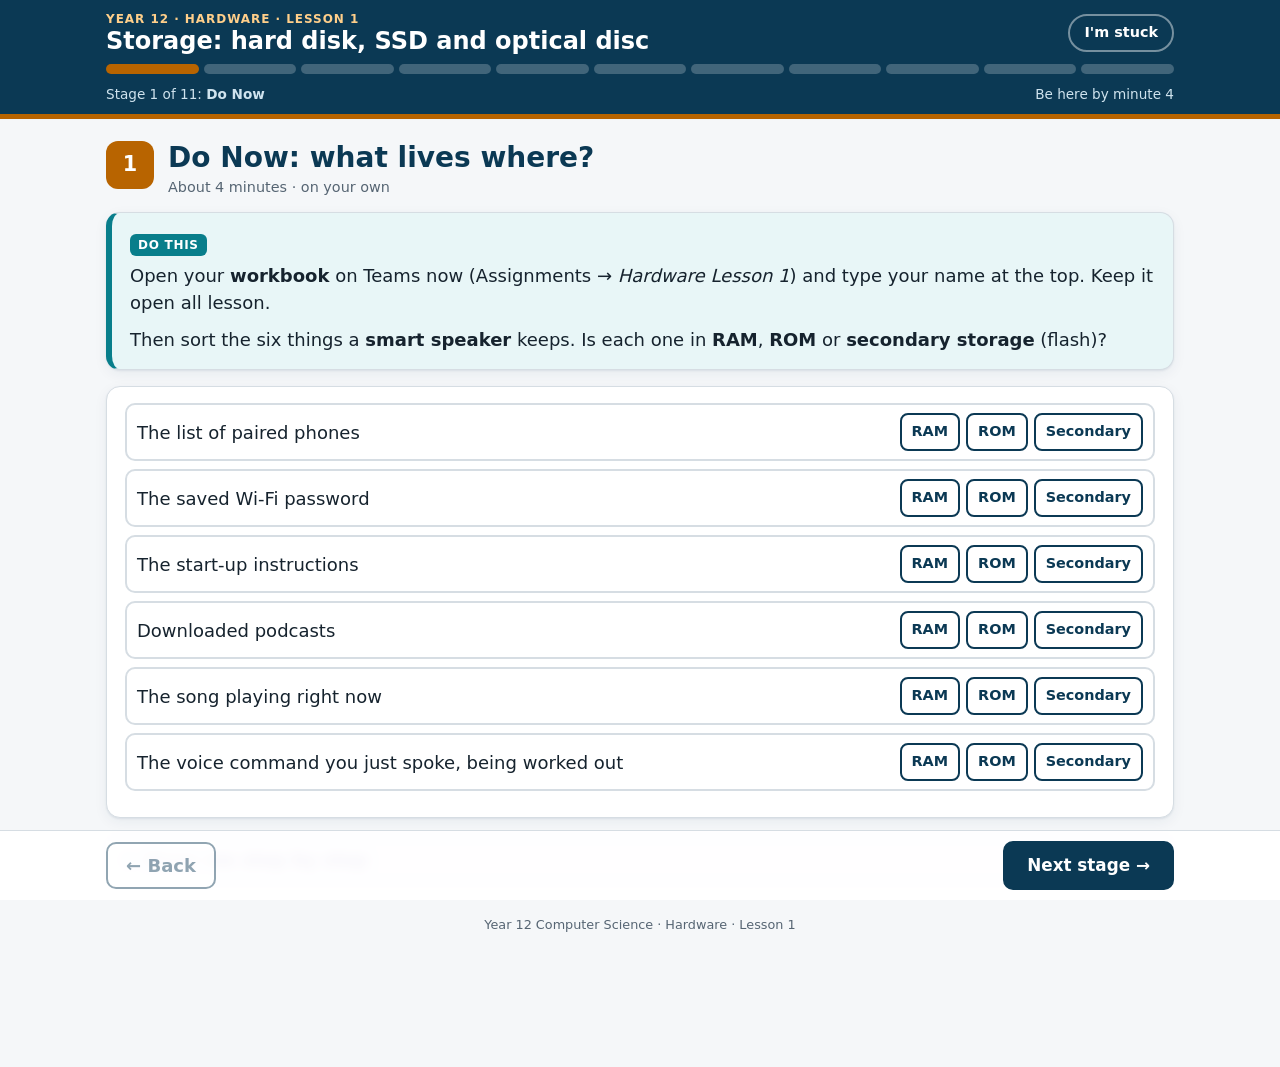
==== h1.html @ 3945bee4 "Year 12 hardware cover lessons: site, animations, class screen Co-Authored-By: Claude Opus 5.5 <nore" ====
<!doctype html>
<html lang="en-GB">
<head>
<meta charset="utf-8">
<meta name="viewport" content="width=device-width, initial-scale=1">
<title>Storage: Hard Disk, SSD, Optical</title>
<meta name="description" content="Year 12 Computer Science, Hardware lesson 1: the IGCSE fast pass, then how hard disks, SSDs and optical discs work.">
<link rel="stylesheet" href="assets/site.css">
</head>
<body>
<header class="top">
  <div class="top-in">
    <div class="grow"><div class="eyebrow">Year 12 · Hardware · Lesson 1</div><h1>Storage: hard disk, SSD and optical disc</h1></div>
    <button class="stuckbtn" title="Tell your teacher this part was hard">I'm stuck</button>
  </div>
  <nav class="steps" aria-label="Lesson stages"></nav>
  <div class="where" aria-live="polite"></div>
</header>

<main>

<!-- 1 ============================================================ -->
<section class="stage" data-title="Do Now" data-by="4">
  <div class="stage-head"><div class="stage-num">1</div><div><h2>Do Now: what lives where?</h2><div class="by">About 4 minutes · on your own</div></div></div>
  <div class="card do"><span class="tag">Do this</span>
    <p>Open your <b>workbook</b> on Teams now (Assignments → <i>Hardware Lesson 1</i>) and type your name at the top. Keep it open all lesson.</p>
    <p>Then sort the six things a <b>smart speaker</b> keeps. Is each one in <b>RAM</b>, <b>ROM</b> or <b>secondary storage</b> (flash)?</p>
  </div>
  <div class="card"><div id="donow"></div><p class="small muted" id="donowScore" style="margin-top:10px"></p></div>
  <details class="help"><summary>Show me step by step</summary><div>
    <p>Ask two questions about each item.</p>
    <ol><li><b>Is it only needed while the speaker is on, and fine to lose when the power goes?</b> Then it is in <b>RAM</b> (fast, can be changed, lost when the power goes).</li>
    <li><b>Is it the instructions the speaker needs to start up?</b> Then it is in <b>ROM</b> (can only be read, kept with no power).</li>
    <li><b>Must it still be there after the power goes off, and can it change?</b> Then it is in <b>secondary storage</b>.</li></ol>
  </div></details>
</section>

<!-- 2 ============================================================ -->
<section class="stage" data-title="Today and key words" data-by="6">
  <div class="stage-head"><div class="stage-num">2</div><div><h2>Today's plan and key words</h2><div class="by">About 2 minutes</div></div></div>
  <div class="card">
    <h3>Today you will</h3>
    <ul class="clean">
      <li>Check the hardware you learned at IGCSE in a quick 16-question fast pass, and fix anything you got wrong.</li>
      <li>Learn how a <b>hard disk</b>, an <b>SSD</b> and an <b>optical disc</b> work, in the detail that AS questions give marks for.</li>
      <li>Answer two real exam questions and mark them yourself.</li>
    </ul>
  </div>
  <div class="card">
    <h3>Success looks like this</h3>
    <ul class="clean">
      <li><b>Everyone:</b> describe a hard disk with at least 3 of the points in today's animation.</li>
      <li><b>Most:</b> write a full 5-mark hard disk answer, and describe an SSD and an optical disc.</li>
      <li><b>Some:</b> choose a hard disk or an SSD for a given system and justify it with reasons linked to that system.</li>
    </ul>
  </div>
  <div class="card">
    <h3>Key words <span class="small muted">(press 🔊 to hear each one)</span></h3>
    <div class="kw" id="kw1"></div>
  </div>
</section>

<!-- 3 ============================================================ -->
<section class="stage" data-title="Fast pass" data-by="15">
  <div class="stage-head"><div class="stage-num">3</div><div><h2>Fast pass: the IGCSE hardware you already know</h2><div class="by">About 9 minutes · on your own · no notes</div></div></div>
  <div class="card do"><span class="tag">Do this</span>
    <p>Answer all 16. If you do not know, choose <b>"I do not know yet"</b>. Guessing hides the gaps, and this is not a grade.</p>
    <p>When you have answered every question, press <b>Mark my fast pass</b> at the bottom.</p>
  </div>
  <div id="fastpass"></div>
  <div class="row" style="margin:6px 0 16px"><button class="btn primary" id="fpMark">Mark my fast pass</button><span id="fpLeft" class="muted"></span></div>
  <div id="fpResult" style="display:none">
    <div class="card"><h3>Your scores</h3><div class="score-tiles" id="fpTiles"></div></div>
    <div class="card wb"><span class="tag">Workbook · Task 1</span>
      <p>Copy your four scores into the <b>Task 1</b> table, and list the question numbers you got wrong. Your teacher uses these to plan the next lessons.</p>
      <p class="big" id="fpCopy"></p>
    </div>
  </div>
</section>

<!-- 4 ============================================================ -->
<section class="stage" data-title="Fix your fast pass" data-by="20">
  <div class="stage-head"><div class="stage-num">4</div><div><h2>Fix what you missed</h2><div class="by">About 5 minutes</div></div></div>
  <div class="card do"><span class="tag">Do this</span>
    <p>Below are the explanations for <b>only the questions you got wrong</b>. Read each one. If you got everything right, read the last card and move on.</p>
  </div>
  <div id="fixups"><div class="card muted">Do the fast pass first (stage 3), then come back here.</div></div>
  <div class="card" id="gateCard" style="display:none">
    <h3>Try the gates</h3>
    <p>Pick a gate, then tap A and B to switch them between 0 and 1.</p>
    <div class="row" id="gatePick" style="margin-bottom:10px"></div>
    <div class="gate"><div class="ins"><button class="bit" id="gA">A = 0</button><button class="bit" id="gB">B = 0</button></div><div class="row"><span>Output X =</span><span class="out" id="gX">0</span><span id="gRule" class="muted"></span></div></div>
  </div>
  <div class="card exam"><span class="tag">What AS adds</span>
    <p>At IGCSE, "data is stored in tracks and sectors" was enough. AS questions give marks for <b>each part named with its job</b>: platter, spindle, arm, read/write head, magnetic pattern, change in current. That is the rest of today.</p>
  </div>
</section>

<!-- 5 ============================================================ -->
<section class="stage" data-title="Be the marker" data-by="23">
  <div class="stage-head"><div class="stage-num">5</div><div><h2>Be the marker: is an IGCSE answer enough?</h2><div class="by">About 3 minutes</div></div></div>
  <div class="card">
    <p><b>The question:</b> Describe the principal operations of a magnetic hard disk. <b>[5 marks]</b></p>
    <p><b>A student wrote:</b></p>
    <div class="quote">"A hard disk stores data using magnetism. It spins round and data is stored in tracks and sectors. A read/write head reads the data."</div>
  </div>
  <div class="card">
    <h3>Tick every point this answer has earned</h3>
    <p class="small muted">Each point is worth 1 mark, up to 5. Be strict: the idea has to be there, not just a similar word.</p>
    <div id="marker"></div>
  </div>
</section>

<!-- 6 ============================================================ -->
<section class="stage" data-title="Hard disk" data-by="29">
  <div class="stage-head"><div class="stage-num">6</div><div><h2>Inside a magnetic hard disk</h2><div class="by">About 6 minutes · watch, then check</div></div></div>
  <div id="animHDD"></div>
  <div class="card story"><span class="tag">The story</span>
    <p>A failing hard disk often makes a repeated clicking sound. Technicians call it <b>the click of death</b>. The read/write head flies a few nanometres above a platter spinning thousands of times a minute. If the head touches the platter (a head crash), it scrapes off the magnetic coating and the data there is gone.</p>
    <p><b>Why it matters for exams:</b> hard disks have moving parts, so they can be damaged by knocks. An SSD has <b>no moving parts</b>. That is one reason laptops and phones use solid-state storage.</p>
  </div>
  <div class="card"><h3>Check: put the hard disk steps in order</h3><div id="orderHDD"></div></div>
  <details class="help"><summary>Show me step by step</summary><div>
    <p>Think of it from the outside in.</p>
    <ol><li>What is it made of? <b>Platters</b> that can be magnetised, inside a sealed box.</li><li>How does it move? On a <b>spindle</b>, spinning fast.</li><li>What reads it? A <b>head on an arm</b>, moved by electronic circuits.</li><li>How is the surface organised? <b>Tracks</b> and <b>sectors</b>; one track in one sector is a <b>block</b>.</li><li>How are the bits stored and read? As a <b>magnetic pattern</b>; reading turns a change in field into a <b>change in current</b>.</li></ol>
  </div></details>
</section>

<!-- 7 ============================================================ -->
<section class="stage" data-title="SSD" data-by="33">
  <div class="stage-head"><div class="stage-num">7</div><div><h2>Inside an SSD (flash memory)</h2><div class="by">About 4 minutes · watch, then check</div></div></div>
  <div id="animSSD"></div>
  <div class="card"><h3>Check: fill the gaps</h3><div id="gapsSSD"></div></div>
  <details class="help"><summary>Show me step by step</summary><div>
    <p>Picture the floating gate as a <b>sealed box</b>. Writing pushes electrons into the box. Because the box is sealed by insulation, the electrons cannot get out, even with the power off. Reading asks one question: <b>does current flow through the cell or not?</b> That answer is the bit.</p>
  </div></details>
  <details class="further"><summary>Go further</summary><div>
    <p><span class="label-beyond">Beyond AS</span><b>Why do SSDs wear out?</b> Each flash cell can only be erased and rewritten a limited number of times, because pushing electrons through the insulating layer slowly damages it. The SSD controller spreads writes evenly across all the cells (<b>wear levelling</b>) so no cell wears out long before the others. Find out what <b>TBW</b> means on an SSD specification.</p>
  </div></details>
</section>

<!-- 8 ============================================================ -->
<section class="stage" data-title="Optical disc" data-by="37">
  <div class="stage-head"><div class="stage-num">8</div><div><h2>Inside an optical disc reader/writer</h2><div class="by">About 4 minutes · watch, then check</div></div></div>
  <div id="animOPT"></div>
  <div class="card"><h3>Check: put the optical steps in order</h3><div id="orderOPT"></div></div>
  <details class="help"><summary>Show me step by step</summary><div>
    <p>A <b>pit</b> is a tiny dip in the surface. A <b>land</b> is the flat part between pits. A laser bounces off them differently, a bit like light from a torch bouncing off a flat mirror compared with a dented one. The sensor notices the difference, and the differences become 1s and 0s.</p>
  </div></details>
</section>

<!-- 9 ============================================================ -->
<section class="stage" data-title="Write it" data-by="41">
  <div class="stage-head"><div class="stage-num">9</div><div><h2>Write it: finish the answers</h2><div class="by">About 4 minutes · in your workbook</div></div></div>
  <div class="card wb"><span class="tag">Workbook · Tasks 2 and 3</span>
    <p><b>Task 2:</b> fill the gaps in the SSD answer. <b>Task 3:</b> fill the gaps in the optical disc answer. If you have time, add one more point of your own to each.</p>
    <p>You can work with the person next to you, but <b>both of you write</b> in your own workbook.</p>
    <p><b>Write yours first.</b> Then press the button to compare.</p>
    <button class="btn amber" data-reveal="#modelWrite">I have written mine: show the model answers</button>
  </div>
  <div class="model" id="modelWrite">
    <p><b>Solid state (flash) memory: model answer</b></p>
    <ul><li>An SSD has no moving parts.</li><li>Data is stored in flash memory using NAND or NOR technology.</li><li>Each cell has 1 or 2 transistors.</li><li>The floating gate traps (retains) electrons, so the data is kept without power.</li><li>The control gate allows or stops current passing through the cell.</li><li>To read, the controller checks whether current flows, giving a 1 or a 0.</li></ul>
    <p style="margin-top:10px"><b>Optical disc reader/writer: model answer</b></p>
    <ul><li>The disc is spun at high speed.</li><li>A laser is shone onto the disc; the optical head moves it into position.</li><li>It follows a spiral track from the centre outwards.</li><li>Writing: the laser burns pits to represent the data.</li><li>Reading: the laser reflects from pits and lands; the reflection from a pit is different from a land.</li><li>A sensor detects the reflected light and the differences are interpreted as 1s and 0s.</li></ul>
    <p class="small" style="margin-top:8px">Tick each point you had. Add any you missed in <b style="color:var(--good)">green</b>.</p>
  </div>
  <details class="help"><summary>Show me step by step</summary><div>
    <p>Go back to stages 7 and 8 and press <b>Play</b> again. Each step of the animation is one sentence of the answer, in order. The gaps in the workbook follow the same order.</p>
  </div></details>
</section>

<!-- 10 ============================================================ -->
<section class="stage" data-title="Exam questions" data-by="50">
  <div class="stage-head"><div class="stage-num">10</div><div><h2>Real exam questions</h2><div class="by">About 9 minutes · 5 minutes writing, 4 minutes marking</div></div></div>
  <div class="card warn"><p><b>Everyone starts this stage by minute 41</b>, even if earlier stages are not finished. These answers are what your teacher reads.</p></div>
  <div class="card wb"><span class="tag">Workbook · Task 4</span>
    <ol><li>Answer <b>Question A</b> (CCTV, 4 marks) and <b>Question B</b> (video server, 4 marks) in the <b>My attempt</b> boxes. No notes, no looking back.</li>
    <li>Only then go to the <b>Mark schemes</b> page at the back of your workbook.</li>
    <li>Mark yourself. Write anything you missed in the <b>My corrections</b> box (it types in green).</li>
    <li><b>Finished and marked?</b> Go straight on to <b>Question C</b> (hard disk, 4 marks) and <b>Question D</b> (optical disc, 4 marks). Write first, then mark them the same way.</li></ol>
  </div>
  <div class="card exam"><span class="tag">How these questions are marked</span>
    <p>Each question asks for <b>two reasons</b>. Each reason gets 1 mark, and a second mark for <b>linking it to the system in the question</b>.</p>
    <p>Not enough: <i>"Hard disks are cheaper."</i><br>Full marks: <i>"Magnetic storage costs less per unit of storage, <b>and the system stores large video files, so it needs a very large capacity</b>."</i></p>
  </div>
  <details class="help"><summary>Show me step by step</summary><div>
    <p>Two reasons that work for systems that record or store lots of video:</p>
    <ul class="clean"><li><b>Cost:</b> magnetic storage costs less per gigabyte … <i>so very large capacity is affordable for big video files.</i></li>
    <li><b>Lasting longer:</b> the system writes all the time (a very large number of read/write operations) … <i>and magnetic storage lasts longer under that much writing.</i></li></ul>
    <p>Sentence starter: <i>"Magnetic storage is more suitable because … This matters for this system because …"</i></p>
  </div></details>
  <details class="further"><summary>Go further</summary><div>
    <p>A school wants storage for <b>10 years of CCTV recordings</b>, and a separate drive for the <b>head's office laptop</b>. Choose a hard disk or an SSD for each, and justify each choice with two reasons applied to that system. Write it at the end of your workbook.</p>
  </div></details>
</section>

<!-- 11 ============================================================ -->
<section class="stage" data-title="Check-out" data-by="55">
  <div class="stage-head"><div class="stage-num">11</div><div><h2>Check-out</h2><div class="by">About 5 minutes · then turn in</div></div></div>
  <div class="card"><h3>One question: answer it first, then write your letter in Task 5</h3><div id="hinge1"></div></div>
  <div class="card wb"><span class="tag">Workbook · Task 5</span>
    <ol><li>Write the letter you chose <b>first</b> for the question above.</li><li>Answer the three check-out questions. No notes.</li><li>Rate your confidence for each part of today (1 = lost, 5 = I could teach it).</li><li>Copy anything below into the <b>"Please go over again"</b> box.</li></ol>
    <div class="stuckbox"><b>You pressed "I'm stuck" on:</b><div class="stuck-list" style="margin-top:6px"></div></div>
  </div>
  <div class="card do"><span class="tag">Before you leave</span>
    <p>On Teams, press <b>Turn in</b> on the Hardware Lesson 1 assignment. Show your teacher the word <b>Turned in</b>.</p>
  </div>
</section>

<p class="footer-note">Year 12 Computer Science · Hardware · Lesson 1</p>
</main>

<nav class="nav"><div class="nav-in"><button class="btn" id="back">← Back</button><button class="btn primary next" id="next">Next stage →</button></div></nav>

<script src="assets/engine.js"></script>
<script src="assets/h1.js"></script>
</body>
</html>
---- assets/site.css ----
/* Year 12 Hardware: shared styles. Palette follows the Year 12 textbook (Ocean and Sunset, Unit 3 amber). */
:root{
  --ocean:#0b3954; --ocean2:#14507a; --teal:#087e8b; --amber:#b86400; --amber-soft:#fff3e0;
  --coral:#d1495b; --slate:#3d5a80; --ink:#16232e; --muted:#566573; --paper:#f5f7f9; --card:#fff;
  --line:#d6dde3; --soft:#eaf2f5; --good:#1f8a4c; --good-soft:#e5f5ec; --bad:#c0392b; --bad-soft:#fdecea;
  --stretch:#2f5fa7; --stretch-soft:#eaf0fb; --help:#6b4fa0; --help-soft:#f2edf9;
  --r:14px; --shadow:0 1px 2px rgba(11,57,84,.08),0 4px 14px rgba(11,57,84,.06);
}
*{box-sizing:border-box}
html{-webkit-text-size-adjust:100%}
body{margin:0;background:var(--paper);color:var(--ink);font-family:"Segoe UI",Calibri,system-ui,-apple-system,Roboto,Arial,sans-serif;font-size:18px;line-height:1.5}
button,select,input,textarea{font:inherit}
button{cursor:pointer;touch-action:manipulation}
a{color:var(--teal)}
img,svg{max-width:100%}
svg text{font-family:"Segoe UI",Calibri,system-ui,Arial,sans-serif}
:focus-visible{outline:3px solid var(--amber);outline-offset:2px}

/* ---------- top bar ---------- */
.top{position:sticky;top:0;z-index:20;background:var(--ocean);color:#fff;border-bottom:5px solid var(--amber)}
.top-in{max-width:1100px;margin:auto;padding:10px 16px 8px;display:flex;align-items:center;gap:12px;flex-wrap:wrap}
.top .eyebrow{font-size:.75rem;font-weight:800;letter-spacing:.08em;text-transform:uppercase;color:#ffcf8a}
.top h1{margin:0;font-size:clamp(1.1rem,2.6vw,1.5rem);line-height:1.15}
.top .grow{flex:1 1 240px;min-width:0}
.stuckbtn{background:transparent;border:2px solid #ffffff70;color:#fff;border-radius:999px;padding:6px 14px;font-weight:700;font-size:.9rem}
.stuckbtn:hover{background:#ffffff18}
.steps{max-width:1100px;margin:auto;padding:0 16px 10px;display:flex;gap:5px}
.steps button{flex:1;min-width:0;height:10px;border:0;border-radius:6px;background:#ffffff38;padding:0}
.steps button.done{background:#7fd1c0}
.steps button.now{background:var(--amber)}
.where{max-width:1100px;margin:auto;padding:0 16px 10px;font-size:.85rem;color:#cfe3ee;display:flex;justify-content:space-between;gap:10px;flex-wrap:wrap}

/* ---------- layout ---------- */
main{max-width:1100px;margin:auto;padding:18px 16px 120px}
.stage{display:none}
.stage.on{display:block;animation:fadein .25s ease}
@keyframes fadein{from{opacity:0;transform:translateY(6px)}to{opacity:1;transform:none}}
.stage-head{display:flex;align-items:flex-start;gap:14px;margin:4px 0 14px}
.stage-num{flex:0 0 auto;width:48px;height:48px;border-radius:12px;background:var(--amber);color:#fff;display:grid;place-items:center;font-weight:800;font-size:1.3rem}
.stage-head h2{margin:0;font-size:clamp(1.3rem,3vw,1.75rem);line-height:1.2;color:var(--ocean)}
.stage-head .by{font-size:.9rem;color:var(--muted);margin-top:2px}
.card{background:var(--card);border:1px solid var(--line);border-radius:var(--r);padding:16px 18px;margin:0 0 16px;box-shadow:var(--shadow)}
.card h3{margin:0 0 8px;color:var(--ocean);font-size:1.15rem}
.card p{margin:0 0 10px}
.card p:last-child{margin-bottom:0}
.lead{font-size:1.05rem}
.muted{color:var(--muted)}
.small{font-size:.88rem}
.two{display:grid;grid-template-columns:1fr 1fr;gap:16px}
@media (max-width:760px){.two{grid-template-columns:1fr}}
ul.clean{margin:0;padding-left:1.2em}
ul.clean li{margin:3px 0}

/* do this / workbook callouts */
.do{border-left:6px solid var(--teal);background:#e8f6f7}
.wb{border-left:6px solid var(--amber);background:var(--amber-soft)}
.wb .tag,.do .tag{display:inline-block;font-size:.75rem;font-weight:800;letter-spacing:.06em;text-transform:uppercase;padding:2px 8px;border-radius:6px;margin-bottom:6px}
.wb .tag{background:var(--amber);color:#fff}
.do .tag{background:var(--teal);color:#fff}
.exam{border-left:6px solid var(--ocean);background:#eef4f8}
.exam .tag{display:inline-block;font-size:.75rem;font-weight:800;letter-spacing:.06em;text-transform:uppercase;padding:2px 8px;border-radius:6px;margin-bottom:6px;background:var(--ocean);color:#fff}
.story{border-left:6px solid var(--coral);background:#fdf0f2}
.story .tag{display:inline-block;font-size:.75rem;font-weight:800;letter-spacing:.06em;text-transform:uppercase;padding:2px 8px;border-radius:6px;margin-bottom:6px;background:var(--coral);color:#fff}
.warn{border-left:6px solid #d08a00;background:#fff7e0}

/* key words */
.kw{display:grid;grid-template-columns:repeat(auto-fill,minmax(230px,1fr));gap:10px}
.kwi{background:var(--soft);border-radius:10px;padding:10px 12px}
.kwi b{display:flex;align-items:center;gap:6px;color:var(--ocean)}
.say{border:0;background:var(--teal);color:#fff;border-radius:999px;width:30px;height:30px;font-size:.85rem;display:inline-grid;place-items:center;flex:0 0 auto}
.say:hover{background:var(--ocean)}
.kwi .root{display:block;font-size:.85rem;color:var(--muted);margin-top:3px}

/* layered help */
details.help,details.further{border-radius:12px;margin:10px 0 0;border:2px solid transparent}
details.help{background:var(--help-soft);border-color:#ddd0f0}
details.further{background:var(--stretch-soft);border-color:#cfdcf3}
details.help>summary,details.further>summary{cursor:pointer;padding:10px 14px;font-weight:700;list-style:none}
details.help>summary::-webkit-details-marker,details.further>summary::-webkit-details-marker{display:none}
details.help>summary{color:var(--help)}
details.further>summary{color:var(--stretch)}
details.help>summary::before{content:"+ ";font-weight:800}
details.further>summary::before{content:"+ ";font-weight:800}
details[open].help>summary::before,details[open].further>summary::before{content:"− "}
details.help>div,details.further>div{padding:0 14px 12px}
.label-beyond{display:inline-block;font-size:.72rem;font-weight:800;letter-spacing:.05em;text-transform:uppercase;background:var(--stretch);color:#fff;border-radius:6px;padding:1px 7px;margin-right:6px}

/* buttons */
.btn{border:2px solid var(--ocean);background:#fff;color:var(--ocean);border-radius:10px;padding:8px 16px;font-weight:700;min-height:44px}
.btn:hover{background:var(--soft)}
.btn.primary{background:var(--ocean);color:#fff}
.btn.primary:hover{background:var(--ocean2)}
.btn.amber{background:var(--amber);border-color:var(--amber);color:#fff}
.btn:disabled{opacity:.45;cursor:not-allowed}
.row{display:flex;gap:10px;flex-wrap:wrap;align-items:center}

/* bottom nav */
.nav{position:fixed;left:0;right:0;bottom:0;z-index:20;background:#ffffffee;backdrop-filter:blur(6px);border-top:1px solid var(--line)}
.nav-in{max-width:1100px;margin:auto;padding:10px 16px;display:flex;gap:10px;align-items:center}
.nav .btn{min-width:110px}
.nav .next{margin-left:auto;font-size:1.05rem;padding:10px 22px}
.nav .count{font-size:.9rem;color:var(--muted)}

/* ---------- checks ---------- */
.q{margin:0 0 14px}
.q .stem{font-weight:600;margin-bottom:8px}
.opts{display:grid;gap:8px}
.opt{text-align:left;border:2px solid var(--line);background:#fff;border-radius:10px;padding:9px 12px;color:var(--ink);display:flex;gap:10px;align-items:flex-start}
.opt .k{flex:0 0 auto;font-weight:800;color:var(--ocean);width:1.4em}
.opt:hover{border-color:var(--teal)}
.opt.sel{border-color:var(--ocean);background:var(--soft)}
.opt.right{border-color:var(--good);background:var(--good-soft)}
.opt.wrong{border-color:var(--bad);background:var(--bad-soft)}
.fb{margin-top:8px;padding:9px 12px;border-radius:10px;font-size:.97rem;display:none}
.fb.show{display:block}
.fb.good{background:var(--good-soft);border:1px solid #b9e2c9}
.fb.bad{background:var(--bad-soft);border:1px solid #f3c4bf}
.fb.info{background:var(--soft);border:1px solid var(--line)}

/* sort rows: item + buttons */
.sort{display:grid;gap:8px}
.sort .it{display:grid;grid-template-columns:1fr auto;gap:10px;align-items:center;border:2px solid var(--line);border-radius:10px;padding:8px 10px;background:#fff}
.sort .it.right{border-color:var(--good);background:var(--good-soft)}
.sort .it.wrong{border-color:var(--bad);background:var(--bad-soft)}
.sort .bins{display:flex;gap:6px;flex-wrap:wrap;justify-content:flex-end}
.sort .bins button{border:2px solid var(--ocean);background:#fff;color:var(--ocean);border-radius:8px;padding:5px 10px;font-weight:700;font-size:.9rem;min-height:38px}
.sort .bins button.chosen{background:var(--ocean);color:#fff}
.sort .why{grid-column:1/-1;font-size:.92rem;display:none}
.sort .it.right .why,.sort .it.wrong .why{display:block}
@media (max-width:600px){.sort .it{grid-template-columns:1fr}.sort .bins{justify-content:flex-start}}

/* tap to order */
.order .pool,.order .done{display:grid;gap:8px}
.order .pool button{text-align:left;border:2px dashed var(--teal);background:#fff;border-radius:10px;padding:9px 12px;color:var(--ink)}
.order .pool button.shake{animation:shake .35s;border-color:var(--bad);background:var(--bad-soft)}
@keyframes shake{0%,100%{transform:none}25%{transform:translateX(-6px)}75%{transform:translateX(6px)}}
.order .done div{border:2px solid var(--good);background:var(--good-soft);border-radius:10px;padding:9px 12px;display:flex;gap:10px}
.order .done div b{color:var(--good)}
.order .msg{margin:8px 0;font-weight:600}

/* gap fill */
.gaps p{margin:0 0 10px;line-height:2.1}
.gaps select{border:2px solid var(--ocean);border-radius:8px;padding:2px 6px;background:#fff;max-width:100%}
.gaps select.right{border-color:var(--good);background:var(--good-soft)}
.gaps select.wrong{border-color:var(--bad);background:var(--bad-soft)}

/* examiner ticks */
.ticks{display:grid;gap:8px}
.ticks label{display:flex;gap:10px;align-items:flex-start;border:2px solid var(--line);border-radius:10px;padding:8px 12px;background:#fff;cursor:pointer}
.ticks label.right{border-color:var(--good);background:var(--good-soft)}
.ticks label.wrong{border-color:var(--bad);background:var(--bad-soft)}
.ticks input{width:22px;height:22px;flex:0 0 auto;margin-top:2px}
.quote{font-size:1.05rem;background:#fff;border:2px dashed var(--slate);border-radius:12px;padding:12px 14px;font-style:italic}

/* model reveal */
.model{display:none;margin-top:10px;border:2px solid var(--good);background:var(--good-soft);border-radius:12px;padding:12px 14px}
.model.show{display:block}
.model ul{margin:4px 0 0;padding-left:1.2em}

/* ---------- animation player ---------- */
.anim{background:#fff;border:1px solid var(--line);border-radius:var(--r);box-shadow:var(--shadow);margin:0 0 16px;overflow:hidden}
.anim-title{padding:10px 16px;background:var(--ocean);color:#fff;font-weight:700;display:flex;justify-content:space-between;align-items:center;gap:10px}
.anim-title small{font-weight:400;color:#cfe3ee}
.anim-stage{background:linear-gradient(#fbfcfd,#f0f4f7);padding:8px;display:grid;place-items:center}
.anim-stage svg{width:100%;height:auto;max-height:440px;display:block}
.anim-cap{padding:12px 16px;min-height:76px;font-size:1.08rem;border-top:1px solid var(--line);display:flex;gap:12px;align-items:flex-start}
.anim-cap .n{flex:0 0 auto;background:var(--amber);color:#fff;border-radius:8px;font-weight:800;padding:2px 9px}
.anim-ctl{display:flex;gap:8px;padding:0 16px 12px;flex-wrap:wrap;align-items:center}
.anim-ctl button{border:2px solid var(--ocean);background:#fff;color:var(--ocean);border-radius:10px;padding:6px 14px;font-weight:700;min-height:42px}
.anim-ctl button.play{background:var(--ocean);color:#fff;min-width:96px}
.anim-ctl .dots{display:flex;gap:5px;margin-left:auto}
.anim-ctl .dots span{width:11px;height:11px;border-radius:50%;background:var(--line)}
.anim-ctl .dots span.on{background:var(--amber)}
.anim-ctl .dots span.seen{background:#9cc9cf}
.anim-list{margin:0;padding:0 16px 14px 36px;font-size:.95rem;color:var(--muted)}
.anim-list li{margin:2px 0}
.anim-list li.on{color:var(--ink);font-weight:700}
.anim-list li.seen{color:var(--ink)}
.anim-list li.hidden{display:none}

/* svg helpers controlled by data-step: elements with data-from="n" appear at step n */
.anim svg [data-from]{opacity:0;transition:opacity .6s ease}
.anim svg [data-from].vis{opacity:1}
.anim svg [data-only].vis{opacity:1}
.anim svg [data-only]{opacity:0;transition:opacity .5s ease}
@keyframes spin{to{transform:rotate(360deg)}}
@keyframes slideL{from{transform:translateX(0)}to{transform:translateX(-200px)}}
@keyframes pulse{0%,100%{opacity:.35}50%{opacity:1}}
@keyframes dash{to{stroke-dashoffset:0}}
@media (prefers-reduced-motion:reduce){
  .anim svg *{animation-duration:0s!important;animation-iteration-count:1!important;transition:none!important}
  .stage.on{animation:none}
}

/* misc widgets */
.calc{display:grid;grid-template-columns:repeat(auto-fit,minmax(180px,1fr));gap:10px;align-items:end}
.calc label{display:grid;gap:4px;font-weight:600;font-size:.95rem}
.calc input{border:2px solid var(--ocean);border-radius:8px;padding:6px 10px;width:100%}
.big{font-size:1.4rem;font-weight:800;color:var(--ocean)}
table.t{border-collapse:collapse;width:100%;font-size:.95rem}
table.t th,table.t td{border:1px solid var(--line);padding:7px 9px;text-align:left;vertical-align:top}
table.t th{background:var(--ocean);color:#fff}
table.t tr:nth-child(even) td{background:#f6f9fb}
.scroll{overflow-x:auto}
.score-tiles{display:grid;grid-template-columns:repeat(auto-fit,minmax(150px,1fr));gap:10px;margin:8px 0}
.score-tiles div{background:var(--soft);border-radius:10px;padding:10px 12px}
.score-tiles b{display:block;font-size:1.5rem;color:var(--ocean)}
.fix{border-left:6px solid var(--teal)}
.gate{display:grid;grid-template-columns:auto 1fr;gap:14px;align-items:center}
.gate .ins{display:flex;gap:8px;flex-wrap:wrap}
.bit{border:2px solid var(--ocean);background:#fff;color:var(--ocean);border-radius:10px;width:64px;height:48px;font-weight:800;font-size:1.1rem}
.bit.one{background:var(--ocean);color:#fff}
.out{font-size:1.6rem;font-weight:800;width:64px;height:48px;border-radius:10px;display:grid;place-items:center;background:var(--line)}
.out.one{background:var(--good);color:#fff}
.stuckbox{border:2px dashed var(--help);background:var(--help-soft);border-radius:12px;padding:12px 14px}
.toast{position:fixed;left:50%;bottom:84px;transform:translateX(-50%);background:var(--ink);color:#fff;padding:10px 16px;border-radius:10px;z-index:40;opacity:0;transition:opacity .3s;pointer-events:none;max-width:90vw}
.toast.show{opacity:1}
.chip{display:inline-block;background:var(--soft);border:1px solid var(--line);border-radius:999px;padding:2px 10px;font-size:.85rem;margin:2px}
.footer-note{font-size:.8rem;color:var(--muted);text-align:center;margin-top:30px}

/* print (offline pack) */
@media print{
  .top,.nav,.anim-ctl,.stuckbtn,.say,.toast{display:none!important}
  body{background:#fff;font-size:12pt}
  main{padding:0}
  .stage{display:block!important;break-before:page}
  .stage:first-of-type{break-before:auto}
  .card,.anim{box-shadow:none;break-inside:avoid}
  details>div{display:block}
  .model{display:block}
  .anim-list li.hidden{display:list-item}
  .opt{padding:3px 10px;font-size:10.5pt}.opts{gap:3px}.q .stem{margin-bottom:4px}
  .card{padding:10px 14px;margin-bottom:10px}
  #fpLeft,.stuckbox,.btn{display:none!important}
  .anim-stage svg{max-height:330px}
}
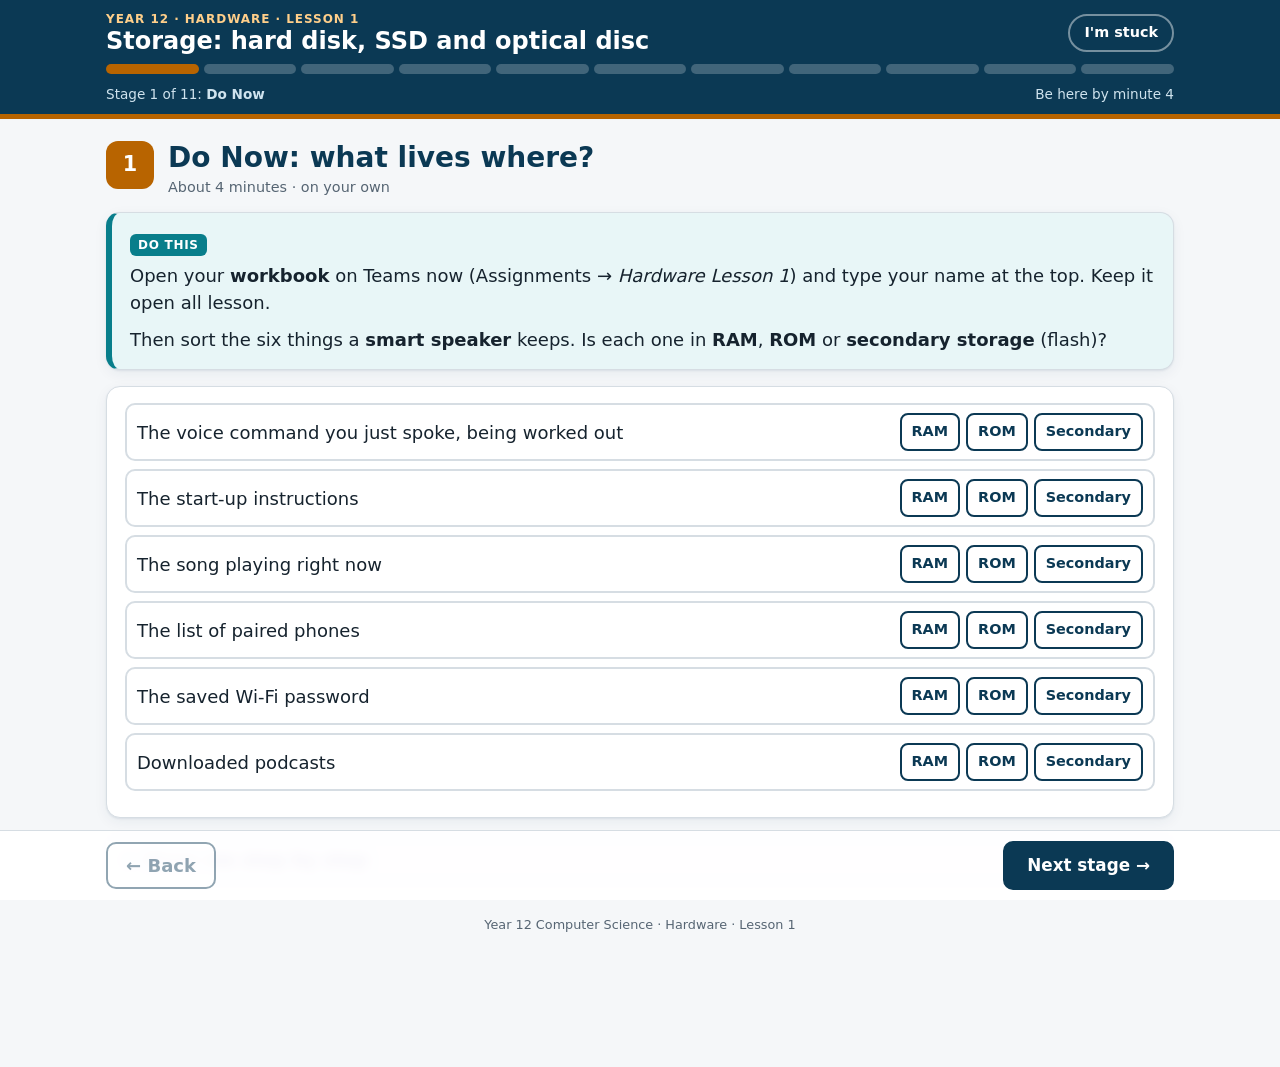
==== commit 2ee8b5b5: "Lesson 1: drawn logic gates with live wires and truth table; optical laser and reflection aligned Co" ====
--- a/h1.html
+++ b/h1.html
@@ -85,11 +85,19 @@
     <p>Below are the explanations for <b>only the questions you got wrong</b>. Read each one. If you got everything right, read the last card and move on.</p>
   </div>
   <div id="fixups"><div class="card muted">Do the fast pass first (stage 3), then come back here.</div></div>
-  <div class="card" id="gateCard" style="display:none">
-    <h3>Try the gates</h3>
-    <p>Pick a gate, then tap A and B to switch them between 0 and 1.</p>
+  <div class="card" id="gateCard">
+    <h3>Try the logic gates</h3>
+    <p>Pick a gate. Tap <b>A</b> and <b>B</b> (or the input circles on the drawing) to switch them between 0 and 1. A wire carrying 1 lights up orange.</p>
     <div class="row" id="gatePick" style="margin-bottom:10px"></div>
-    <div class="gate"><div class="ins"><button class="bit" id="gA">A = 0</button><button class="bit" id="gB">B = 0</button></div><div class="row"><span>Output X =</span><span class="out" id="gX">0</span><span id="gRule" class="muted"></span></div></div>
+    <div class="gatewrap">
+      <svg id="gSvg" viewBox="0 0 520 240" role="img" aria-label="Logic gate diagram with inputs A and B and output X"></svg>
+      <div>
+        <div class="row" style="margin-bottom:10px"><button class="bit" id="gA">A = 0</button><button class="bit" id="gB">B = 0</button><span>X =</span><span class="out" id="gX">0</span></div>
+        <div class="gexpr" id="gExpr"></div>
+        <p class="small" id="gRule" style="margin:6px 0 10px"></p>
+        <table class="t gtt" id="gTT"></table>
+      </div>
+    </div>
   </div>
   <div class="card exam"><span class="tag">What AS adds</span>
     <p>At IGCSE, "data is stored in tracks and sectors" was enough. AS questions give marks for <b>each part named with its job</b>: platter, spindle, arm, read/write head, magnetic pattern, change in current. That is the rest of today.</p>
--- a/assets/site.css
+++ b/assets/site.css
@@ -212,6 +212,14 @@
 .bit.one{background:var(--ocean);color:#fff}
 .out{font-size:1.6rem;font-weight:800;width:64px;height:48px;border-radius:10px;display:grid;place-items:center;background:var(--line)}
 .out.one{background:var(--good);color:#fff}
+.gatewrap{display:grid;grid-template-columns:minmax(0,1.3fr) minmax(0,1fr);gap:18px;align-items:start}
+@media (max-width:760px){.gatewrap{grid-template-columns:1fr}}
+#gSvg{width:100%;height:auto;background:#fbfcfd;border:1px solid var(--line);border-radius:12px}
+#gSvg .inp{cursor:pointer}
+.gexpr{font-family:Consolas,"Courier New",monospace;font-size:1.15rem;background:var(--soft);border-radius:10px;padding:8px 12px;line-height:1.6}
+.gexpr b{color:var(--ocean)}
+.gtt td,.gtt th{text-align:center}
+.gtt tr.cur td{background:var(--amber-soft)!important;font-weight:800;outline:2px solid var(--amber)}
 .stuckbox{border:2px dashed var(--help);background:var(--help-soft);border-radius:12px;padding:12px 14px}
 .toast{position:fixed;left:50%;bottom:84px;transform:translateX(-50%);background:var(--ink);color:#fff;padding:10px 16px;border-radius:10px;z-index:40;opacity:0;transition:opacity .3s;pointer-events:none;max-width:90vw}
 .toast.show{opacity:1}
